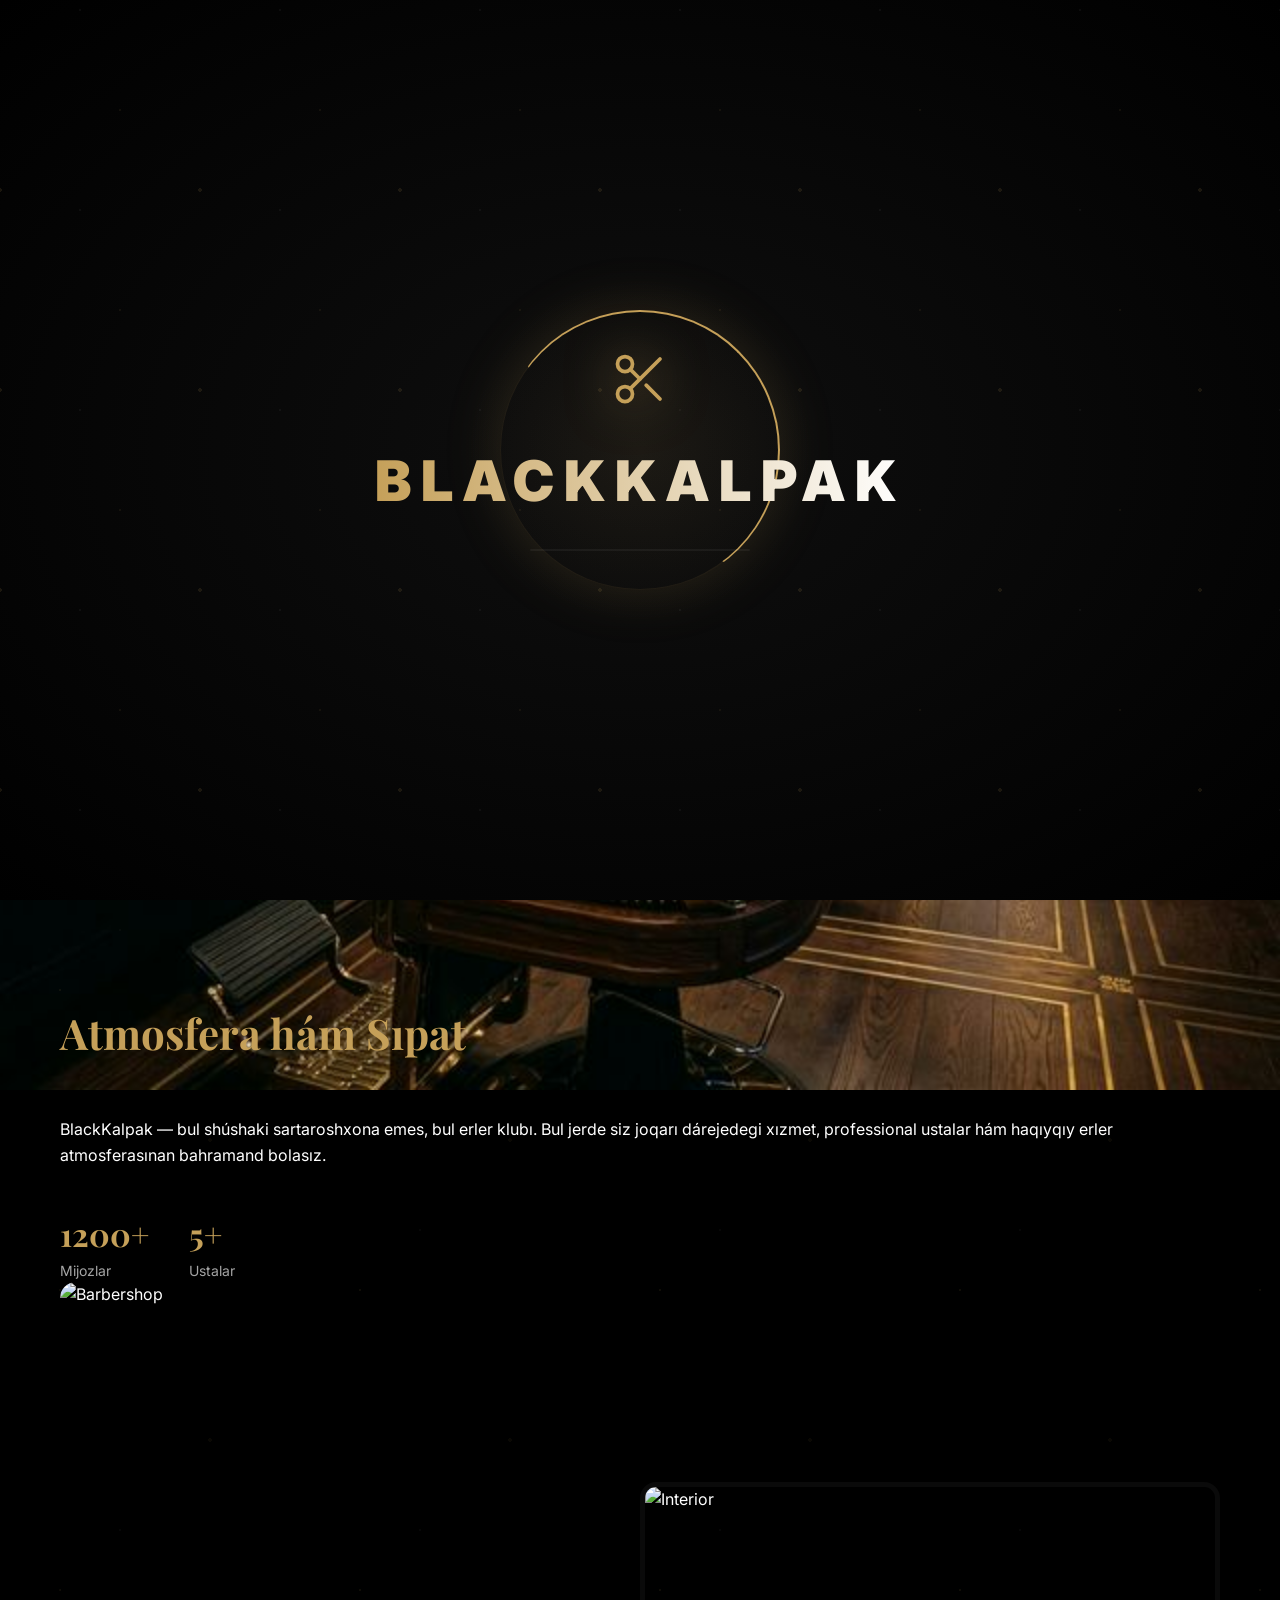
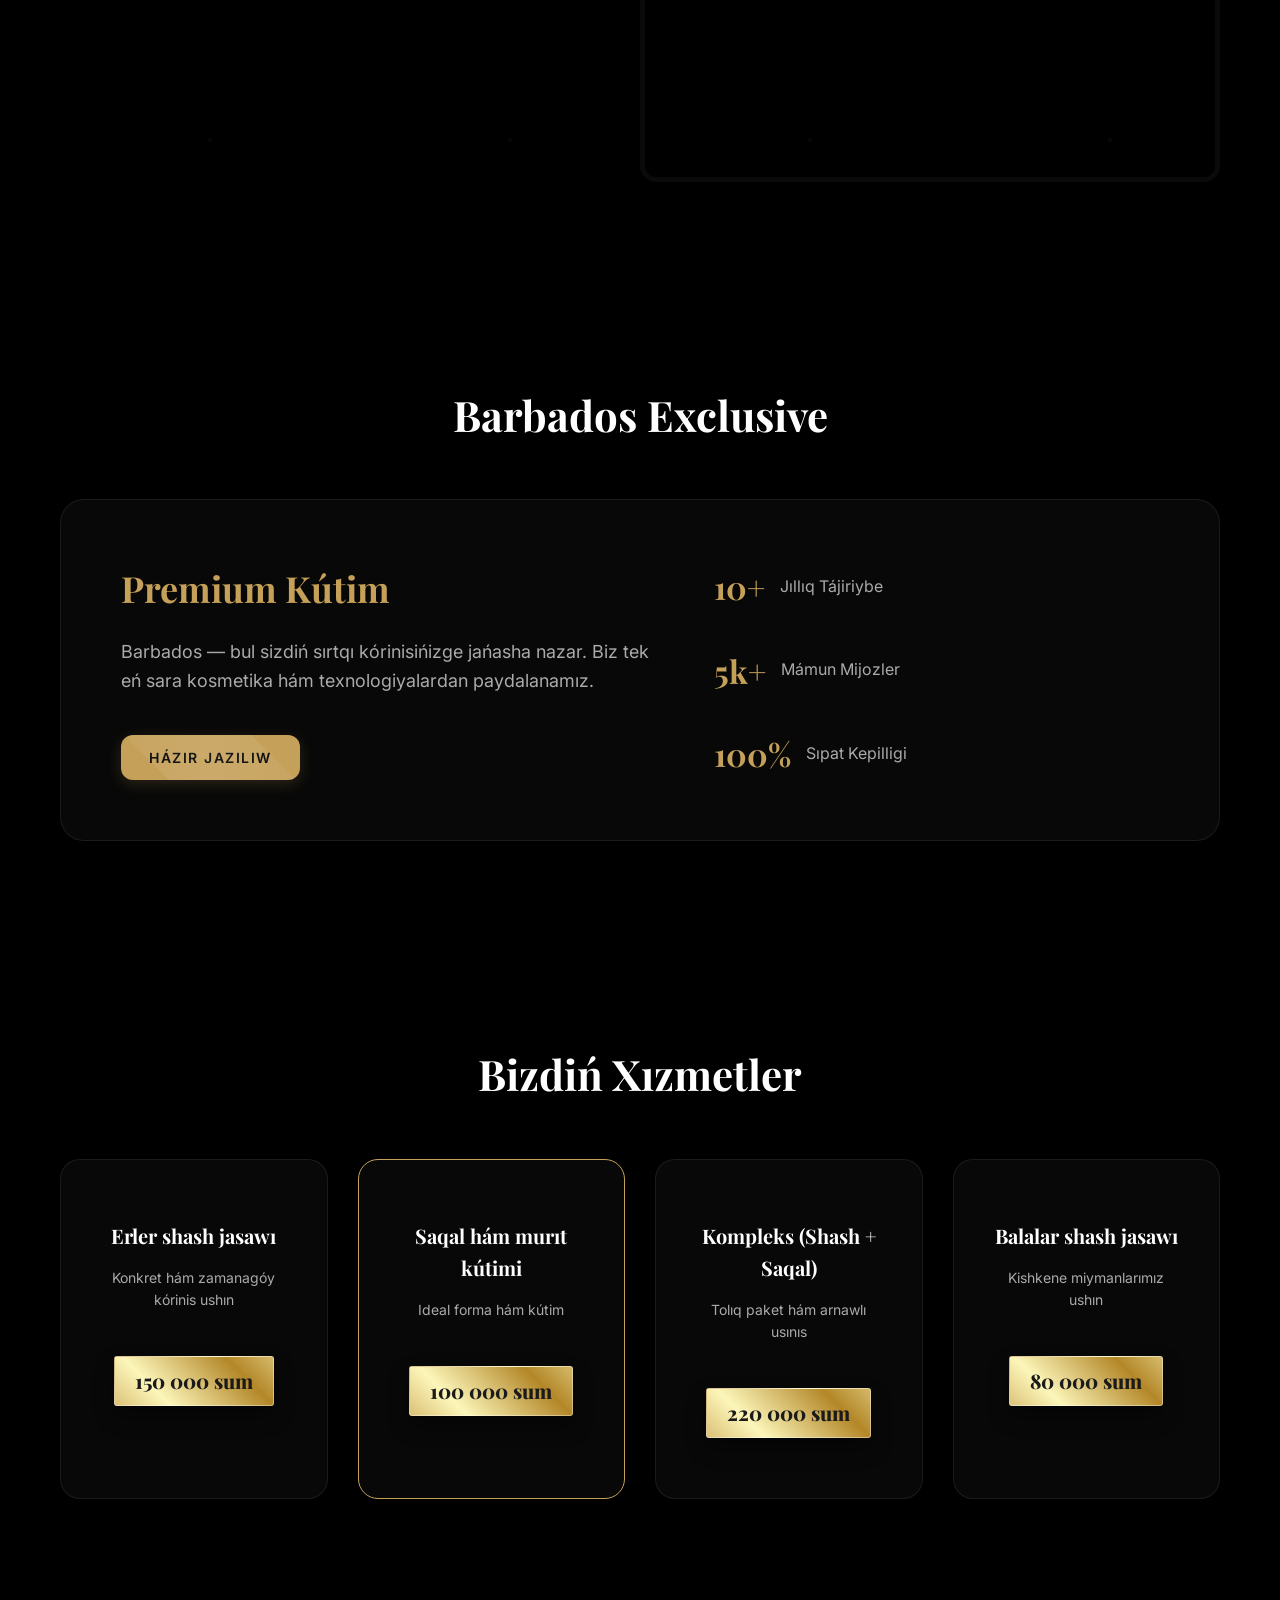
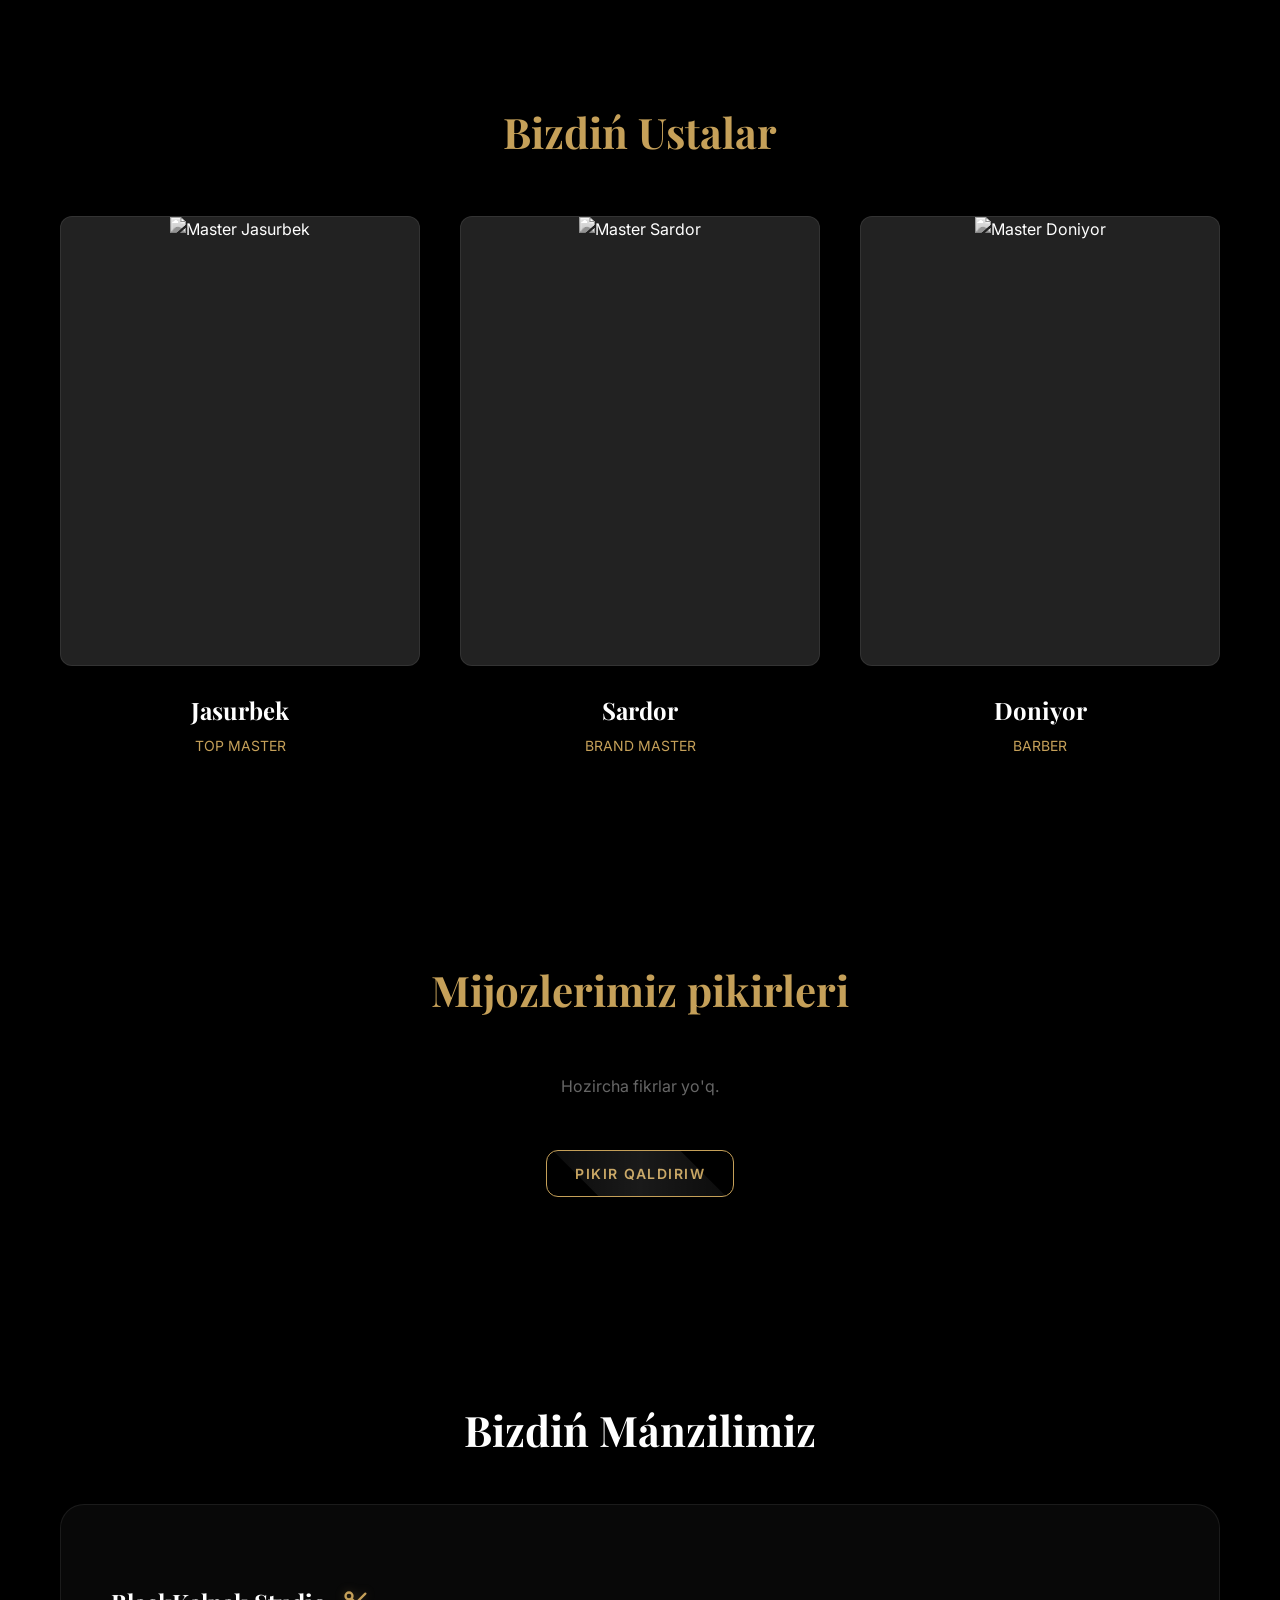
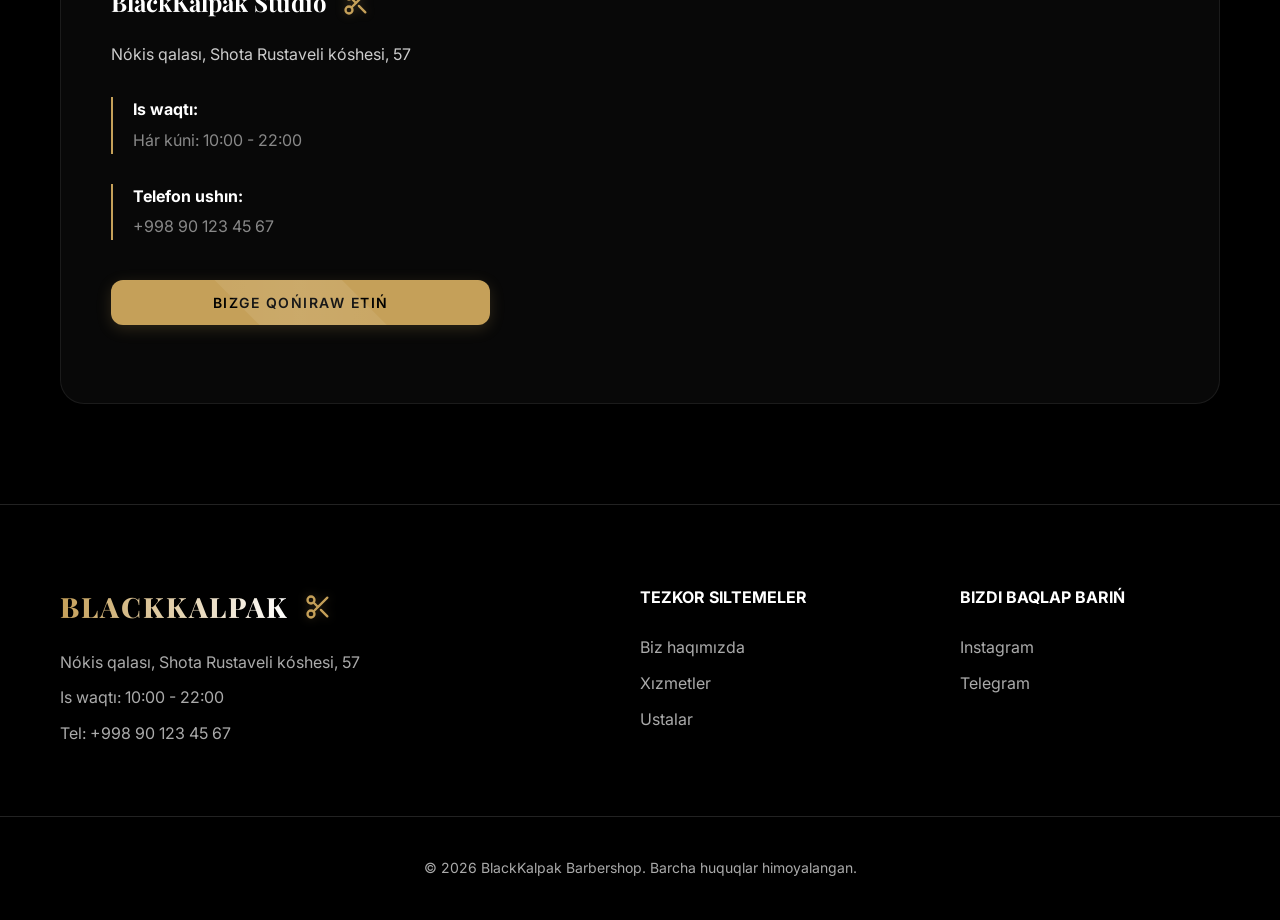
==== index.html @ 0dd0037d "barber" ====
<!DOCTYPE html>
<html lang="qr">
<head>
    <meta charset="UTF-8">
    <meta name="viewport" content="width=device-width, initial-scale=1.0">
    <title>BlackKalpak Barbershop | Premium Erler Sartaroshxanasi</title>
    <meta name="description" content="Nókistegi premium erler sartaroshxanasi. Sıpatlı shash jasaw hám saqal kútimi.">
    <link rel="preconnect" href="https://fonts.googleapis.com">
    <link rel="preconnect" href="https://fonts.gstatic.com" crossorigin>
    <link href="https://fonts.googleapis.com/css2?family=Inter:wght@300;400;600;700&family=Playfair+Display:wght@700&display=swap" rel="stylesheet">
    <link rel="stylesheet" href="style.css">
</head>
<body>
    <div id="preloader" class="preloader">
        <div class="preloader-content">
            <div class="loader-ring"></div>
            <div class="preloader-scissors">
                <svg width="60" height="60" viewBox="0 0 24 24" fill="none" stroke="currentColor" stroke-width="1.5" stroke-linecap="round" stroke-linejoin="round">
                    <circle cx="6" cy="6" r="3"></circle>
                    <circle cx="6" cy="18" r="3"></circle>
                    <line x1="20" y1="4" x2="8.12" y2="15.88"></line>
                    <line x1="14.47" y1="14.48" x2="20" y2="20"></line>
                    <line x1="8.12" y1="8.12" x2="12" y2="12"></line>
                </svg>
            </div>
            <div class="logo">BlackKalpak</div>
            <div class="loader-bar"></div>
        </div>
    </div>
    <header class="navbar" id="navbar">
        <div class="container">
            <div class="logo-container">
                <div class="logo">BlackKalpak</div>
                <svg class="scissors-icon" width="24" height="24" viewBox="0 0 24 24" fill="none" stroke="currentColor" stroke-width="2" stroke-linecap="round" stroke-linejoin="round">
                    <circle cx="6" cy="6" r="3"></circle>
                    <circle cx="6" cy="18" r="3"></circle>
                    <line x1="20" y1="4" x2="8.12" y2="15.88"></line>
                    <line x1="14.47" y1="14.48" x2="20" y2="20"></line>
                    <line x1="8.12" y1="8.12" x2="12" y2="12"></line>
                </svg>
            </div>
            <nav class="nav-links">
                <a href="#about" data-key="nav_about">Biz haqimizda</a>
                <a href="#services" data-key="nav_services">Xizmatlar</a>
                <a href="#masters" data-key="nav_masters">Ustalar</a>
                <a href="#contacts" data-key="nav_contacts">Kontaktlar</a>
            </nav>
            <div class="actions">
                <div id="user-display" style="display: none; align-items: center; gap: 15px;">
                    <a href="profile.html" id="user-name" style="font-size: 14px; font-weight: 600; color: var(--primary); text-decoration: none;"></a>
                    <button id="noti-btn" class="noti-btn">🔔<span id="noti-badge">0</span></button>
                    <button id="logout-btn" class="btn btn-outline" style="padding: 6px 12px; font-size: 11px;">Shıǵıw</button>
                </div>
                <div id="auth-actions">
                    <a href="auth.html" class="btn btn-gold" data-key="hero_btn_login">Kirisiw</a>
                </div>
                <div class="lang-toggle"><span id="lang-qr" class="active">QR</span> | <span id="lang-ru">RU</span></div>
            </div>
            <div class="mobile-menu-btn" id="menu-toggle">
                <span></span>
                <span></span>
                <span></span>
            </div>
        </div>
    </header>

    <section class="hero" id="home">
        <div class="hero-overlay"></div>
        <div class="container hero-content">
            <h1 class="fade-up" data-key="hero_title">BlackKalpak BARBERSHOP</h1>
            <p class="fade-up delay-1" data-key="hero_desc">Nókistegi premium dárejedegi erler sartaroshxanasi. Tek professionallar, tek sıpat.</p>
            <div class="hero-btns fade-up delay-2">
                <a href="#services" class="btn btn-outline" data-key="hero_btn_services">Xızmetler</a>
                <a href="#barbados" class="btn btn-outline" data-key="hero_btn_barbados">Barbados</a>
                <button class="btn btn-gold trigger-booking" data-key="btn_booking">Onlayn jazılıw</button>
            </div>
        </div>
    </section>

    <section class="section about" id="about">
        <div class="container grid">
            <div class="about-text">
                <h2 class="section-title gold" data-key="about_title">Atmosfera va Sifat</h2>
                <div class="bar-accent"></div>
                <p data-key="about_desc">BlackKalpak — bu shunchaki sartaroshxona emas, bu erkaklar klubi. Bu yerda siz yuqori darajadagi xizmat, professional ustalar va haqiqiy erkaklar atmosferasidan bahramand bo'lasiz.</p>
                <div class="about-stats">
                    <div class="stat-item"><span>1200+</span> <p>Mijozlar</p></div>
                    <div class="stat-item"><span>5+</span> <p>Ustalar</p></div>
                </div>
            </div>
            <div class="about-images">
                <div class="img-wrapper main-img fade-up">
                    <img src="https://images.unsplash.com/photo-1585747860715-2ba37e788b70?q=80&w=1000&auto=format&fit=crop" alt="Barbershop">
                </div>
                <div class="img-wrapper sub-img fade-up delay-1">
                    <img src="https://images.unsplash.com/photo-1503951914875-452162b0f3f1?q=80&w=1000&auto=format&fit=crop" alt="Interior">
                </div>
            </div>
        </div>
    </section>

    <section class="section barbados" id="barbados">
        <div class="container">
            <h2 class="section-title center white">Barbados Exclusive</h2>
            <div class="glass-card barbados-content fade-up">
                <div class="barbados-text">
                    <h3>Premium Kútim</h3>
                    <p>Barbados — bul sizdiń sırtqı kórinisińizge jańasha nazar. Biz tek eń sara kosmetika hám texnologiyalardan paydalanamız.</p>
                    <button class="btn btn-gold trigger-booking">Házir jazılıw</button>
                </div>
                <div class="barbados-stat-grid">
                    <div class="b-stat"><span>10+</span> Jıllıq Tájiriybe</div>
                    <div class="b-stat"><span>5k+</span> Mámun Mijozler</div>
                    <div class="b-stat"><span>100%</span> Sıpat Kepilligi</div>
                </div>
            </div>
        </div>
    </section>

    <section class="section services bg-dark" id="services">
        <div class="container">
            <h2 class="section-title center white" data-key="services_title">Bizdiń Xızmetler</h2>
            <div class="services-grid">
                <div class="service-card">
                    <h3 data-key="service_1_name">Erler shash jasawı</h3>
                    <p data-key="service_1_desc">Konkret hám zamanagóy kórinis ushın</p>
                    <span class="price">150 000 sum</span>
                </div>
                <div class="service-card highlighted">
                    <h3 data-key="service_2_name">Saqal hám murıt kútimi</h3>
                    <p data-key="service_2_desc">Ideal forma hám kútim</p>
                    <span class="price">100 000 sum</span>
                </div>
                <div class="service-card">
                    <h3 data-key="service_3_name">Kompleks (Shash + Saqal)</h3>
                    <p data-key="service_3_desc">Tolıq paket hám arnawlı usınıs</p>
                    <span class="price">220 000 sum</span>
                </div>
                <div class="service-card">
                    <h3 data-key="service_4_name">Balalar shash jasawı</h3>
                    <p data-key="service_4_desc">Kishkene miymanlarımız ushın</p>
                    <span class="price">80 000 sum</span>
                </div>
            </div>
        </div>
    </section>

    <section class="section masters" id="masters">
        <div class="container">
            <h2 class="section-title center gold" data-key="masters_title">Bizning Ustalar</h2>
            <div class="masters-grid">
                <div class="master-card fade-up">
                    <div class="master-img">
                        <img src="https://images.unsplash.com/photo-1621605815971-fbc98d665033?q=80&w=1000&auto=format&fit=crop" alt="Master Jasurbek">
                    </div>
                    <h3>Jasurbek</h3>
                    <p>Top Master</p>
                </div>
                <div class="master-card fade-up delay-1">
                    <div class="master-img">
                        <img src="https://images.unsplash.com/photo-1599566150163-29194dcaad36?q=80&w=1000&auto=format&fit=crop" alt="Master Sardor">
                    </div>
                    <h3>Sardor</h3>
                    <p>Brand Master</p>
                </div>
                <div class="master-card fade-up delay-2">
                    <div class="master-img">
                        <img src="https://images.unsplash.com/photo-1507003211169-0a1dd7228f2d?q=80&w=1000&auto=format&fit=crop" alt="Master Doniyor">
                    </div>
                    <h3>Doniyor</h3>
                    <p>Barber</p>
                </div>
            </div>
        </div>
    </section>

    <section class="section reviews" id="reviews">
        <div class="container">
            <h2 class="section-title center gold">Mijozlerimiz pikirleri</h2>
            <div class="reviews-grid" id="reviews-container">
                <!-- Dynamic Reviews -->
            </div>
            <div class="center" style="margin-top: 50px; text-align: center;">
                <button id="add-review-btn" class="btn btn-outline" style="background: transparent;">Pikir qaldırıw</button>
            </div>
        </div>
    </section>

    <section class="section map-section" id="map">
        <div class="container">
            <h2 class="section-title center white" style="text-align: center; margin-bottom: 40px;">Bizdiń Mánzilimiz</h2>
            <div class="map-grid glass-card" style="padding: 20px;">
                <div class="map-info" style="padding: 30px;">
                    <div class="logo-container" style="margin-bottom: 20px;">
                        <h3 class="gold" style="font-size: 24px; margin-bottom: 0;">BlackKalpak Studio</h3>
                        <svg class="scissors-icon" width="20" height="20" viewBox="0 0 24 24" fill="none" stroke="currentColor" stroke-width="2" stroke-linecap="round" stroke-linejoin="round">
                            <circle cx="6" cy="6" r="3"></circle>
                            <circle cx="6" cy="18" r="3"></circle>
                            <line x1="20" y1="4" x2="8.12" y2="15.88"></line>
                            <line x1="14.47" y1="14.48" x2="20" y2="20"></line>
                            <line x1="8.12" y1="8.12" x2="12" y2="12"></line>
                        </svg>
                    </div>
                    <p style="color: #ccc; margin-bottom: 15px;">Nókis qalası, Shota Rustaveli kóshesi, 57</p>
                    <div style="border-left: 2px solid var(--primary); padding-left: 20px; margin: 30px 0;">
                        <p style="margin-bottom: 5px;"><strong>Is waqtı:</strong></p>
                        <p style="color: #888;">Hár kúni: 10:00 - 22:00</p>
                    </div>
                    <div style="border-left: 2px solid var(--primary); padding-left: 20px;">
                        <p style="margin-bottom: 5px;"><strong>Telefon ushın:</strong></p>
                        <p style="color: #888;">+998 90 123 45 67</p>
                    </div>
                    <button class="btn btn-gold trigger-booking" style="margin-top: 40px; width: 100%;">Bizge qońıraw etiń</button>
                </div>
                <div class="map-wrapper" style="border-radius: 12px; overflow: hidden;">
                    <iframe src="https://www.google.com/maps/embed?pb=!1m18!1m12!1m3!1d2998.0564614682054!2d69.2483866!3d41.2858485!2m3!1f0!2f0!3f0!3m2!1i1024!2i768!4f13.1!3m3!1m2!1s0x3eb12502844890a9%3A0x6a2c270d18228189!2zU2hvdGEgUnVzdGF2ZWxpIFN0LCA1NywgVGFzaGtlbnQsIFV6YmVraXN0YW4!5e0!3m2!1sen!2s!4v1711739500000" width="100%" height="450" style="border:0;" allowfullscreen="" loading="lazy"></iframe>
                </div>
            </div>
        </div>
    </section>

    <footer class="footer bg-darker" id="contacts">
        <div class="container footer-grid">
            <div class="footer-info">
                <div class="logo-container" style="margin-bottom: 20px;">
                    <h2 class="logo gold">BlackKalpak</h2>
                    <svg class="scissors-icon" width="24" height="24" viewBox="0 0 24 24" fill="none" stroke="currentColor" stroke-width="2" stroke-linecap="round" stroke-linejoin="round">
                        <circle cx="6" cy="6" r="3"></circle>
                        <circle cx="6" cy="18" r="3"></circle>
                        <line x1="20" y1="4" x2="8.12" y2="15.88"></line>
                        <line x1="14.47" y1="14.48" x2="20" y2="20"></line>
                        <line x1="8.12" y1="8.12" x2="12" y2="12"></line>
                    </svg>
                </div>
                <p data-key="footer_addr">Nókis qalası, Shota Rustaveli kóshesi, 57</p>
                <p data-key="footer_hours">Is waqtı: 10:00 - 22:00</p>
                <p>Tel: +998 90 123 45 67</p>
            </div>
            <div class="footer-links">
                <h4 data-key="footer_links_title">Tezkor havolalar</h4>
                <a href="#about" data-key="nav_about">Biz haqımızda</a>
                <a href="#services" data-key="nav_services">Xızmetler</a>
                <a href="#masters" data-key="nav_masters">Ustalar</a>
            </div>
            <div class="footer-social">
                <h4 data-key="footer_social_title">Bizni kuzating</h4>
                <div class="social-icons">
                    <a href="#">Instagram</a>
                    <a href="#">Telegram</a>
                </div>
            </div>
        </div>
        <div class="footer-bottom">
            <p>&copy; 2026 BlackKalpak Barbershop. Barcha huquqlar himoyalangan.</p>
        </div>
    </footer>

    <!-- Booking Modal -->
    <div id="booking-modal" class="modal">
        <div class="modal-content glass-card">
            <span class="close-modal">&times;</span>
            <h2 class="gold">Jaydı band etiw</h2>
            <form id="booking-form">
                <div class="input-group">
                    <label>Xızmetti saylań</label>
                    <select id="book-service" required>
                        <option value="Soch turmagi">Erler shash jasawı</option>
                        <option value="Soqol parvarishi">Saqal kútimi</option>
                        <option value="Kompleks">Kompleks (Shash + Saqal)</option>
                    </select>
                </div>
                <div class="input-group">
                    <label>Telefon nomerińiz</label>
                    <input type="tel" id="book-phone" placeholder="+998 90 123 45 67" required>
                </div>
                <div class="input-group">
                    <label>Waqıt</label>
                    <input type="datetime-local" id="book-time" required>
                </div>
                <button type="submit" class="btn btn-gold" style="width: 100%;">Tastıyıqlaw</button>
            </form>
        </div>
    </div>

    <!-- Notifications Panel -->
    <div id="noti-panel" class="noti-panel glass-card">
        <h3>Xabarnomalar</h3>
        <div id="noti-list">
            <!-- Notifications go here -->
            <p style="color: #666; font-size: 14px;">Jańa xabarlar joq</p>
        </div>
    </div>

    <script src="script.js"></script>
    <!-- Review Modal -->
    <div id="review-modal" class="modal">
        <div class="modal-content glass-card" style="max-width: 500px;">
            <span class="close-modal">&times;</span>
            <h2 class="gold" style="margin-bottom: 20px;">Pikir qaldırıw</h2>
            <form id="review-form">
                <div class="input-group" style="margin-bottom: 20px;">
                    <label style="display: block; margin-bottom: 10px; color: #888;">Reyting</label>
                    <select id="rev-rating" required style="width: 100%; padding: 12px; background: rgba(255,255,255,0.05); border: 1px solid rgba(255,255,255,0.1); color: #fff; border-radius: 8px;">
                        <option value="5">⭐⭐⭐⭐⭐ (5)</option>
                        <option value="4">⭐⭐⭐⭐ (4)</option>
                        <option value="3">⭐⭐⭐ (3)</option>
                        <option value="2">⭐⭐ (2)</option>
                        <option value="1">⭐ (1)</option>
                    </select>
                </div>
                <div class="input-group" style="margin-bottom: 20px;">
                    <label style="display: block; margin-bottom: 10px; color: #888;">Sizdiń pikirińiz</label>
                    <textarea id="rev-text" placeholder="Xızmet haqqında jazıń..." required style="width: 100%; background: rgba(255,255,255,0.05); border: 1px solid rgba(255,255,255,0.1); padding: 12px; color: #fff; border-radius: 8px; height: 100px; font-family: inherit;"></textarea>
                </div>
                <button type="submit" class="btn btn-gold" style="width: 100%;">Jiberiw</button>
            </form>
        </div>
    </div>
</body>
</html>
---- style.css ----
/* Premium Barbershop Design System */

:root {
    --primary: #c5a059; /* Elegant Gold */
    --primary-light: #d4b880;
    --dark: #0a0a0a;
    --darker: #050505;
    --bg-light: #111111;
    --text-primary: #ffffff;
    --text-muted: #aaaaaa;
    --glass: rgba(255, 255, 255, 0.03);
    --glass-border: rgba(255, 255, 255, 0.08);
    --gold-glow: 0 0 20px rgba(197, 160, 89, 0.2);
    --transition: all 0.5s cubic-bezier(0.4, 0, 0.2, 1);
}

* {
    margin: 0;
    padding: 0;
    box-sizing: border-box;
}

html {
    scroll-behavior: smooth;
}

body {
    background: #000 url('hero.png') no-repeat center center / cover fixed;
    color: var(--text-primary);
    font-family: 'Inter', sans-serif;
    line-height: 1.6;
    overflow-x: hidden;
    position: relative;
}

/* Full-site warm dark overlay */
body::before {
    content: '';
    position: fixed;
    top: 0;
    left: 0;
    width: 100%;
    height: 100%;
    background:
        radial-gradient(circle at 15% 15%, rgba(197, 160, 89, 0.06) 0%, transparent 45%),
        radial-gradient(circle at 85% 85%, rgba(197, 160, 89, 0.06) 0%, transparent 45%),
        linear-gradient(135deg, rgba(10, 6, 0, 0.82) 0%, rgba(5, 3, 0, 0.75) 50%, rgba(0, 0, 0, 0.88) 100%);
    z-index: -2;
    pointer-events: none;
}

/* Floating gold dust particles */
body::after {
    content: '';
    position: fixed;
    top: 0;
    left: 0;
    width: 200%;
    height: 200%;
    background-image:
        radial-gradient(circle at 20% 30%, rgba(197, 160, 89, 0.12) 1.5px, transparent 1.5px),
        radial-gradient(circle at 70% 80%, rgba(197, 160, 89, 0.08) 2px, transparent 2px),
        radial-gradient(circle at 40% 10%, rgba(255, 255, 255, 0.04) 1px, transparent 1px);
    background-size: 300px 300px;
    animation: bgParticleMove 60s linear infinite;
    z-index: -1;
    pointer-events: none;
    opacity: 0.7;
}

@keyframes bgParticleMove {
    from { transform: translate(0, 0); }
    to { transform: translate(-100px, -200px); }
}

h1, h2, h3, h4 {
    font-family: 'Playfair Display', serif;
    font-weight: 700;
}

.container {
    max-width: 1200px;
    margin: 0 auto;
    padding: 0 20px;
}

/* Navbar Style */
.navbar {
    position: fixed;
    top: 0;
    width: 100%;
    z-index: 1000;
    padding: 20px 0;
    transition: var(--transition);
    background: transparent;
}

.navbar.scrolled {
    background: rgba(10, 10, 10, 0.95);
    backdrop-filter: blur(10px);
    padding: 15px 0;
    box-shadow: 0 2px 10px rgba(0,0,0,0.5);
}

.navbar .container {
    display: flex;
    justify-content: space-between;
    align-items: center;
}

.logo-container {
    display: flex;
    align-items: center;
    gap: 15px;
}

.logo {
    font-size: 28px;
    font-weight: 800;
    letter-spacing: 2px;
    color: #fff;
    cursor: pointer;
    background: linear-gradient(90deg, #fff, var(--primary));
    -webkit-background-clip: text;
    background-clip: text;
    -webkit-text-fill-color: transparent;
    text-transform: uppercase;
}

.logo.gold {
    background: linear-gradient(90deg, var(--primary), #fff);
    -webkit-background-clip: text;
    background-clip: text;
    -webkit-text-fill-color: transparent;
}

.scissors-icon {
    width: 28px;
    height: 28px;
    color: var(--primary);
    filter: drop-shadow(0 0 5px rgba(197, 160, 89, 0.3));
    transition: var(--transition);
}

.logo-container:hover .scissors-icon {
    transform: rotate(-15deg) scale(1.1);
    color: #fff;
}

.nav-links {
    display: flex;
    gap: 30px;
}

.nav-links a {
    color: var(--text-primary);
    text-decoration: none;
    font-size: 13px;
    font-weight: 500;
    text-transform: uppercase;
    letter-spacing: 2px;
    transition: var(--transition);
    position: relative;
    opacity: 0;
    transform: translateY(-10px);
    animation: navLinkFade 0.8s ease forwards;
}

.nav-links a::after {
    content: '';
    position: absolute;
    bottom: -5px; left: 0;
    width: 0; height: 1px;
    background: var(--primary);
    transition: width 0.3s ease;
}

.nav-links a:hover {
    color: var(--primary);
}

.nav-links a:hover::after {
    width: 100%;
}

/* Staggered animation for nav links */
.nav-links a:nth-child(1) { animation-delay: 5.5s; }
.nav-links a:nth-child(2) { animation-delay: 5.7s; }
.nav-links a:nth-child(3) { animation-delay: 5.9s; }
.nav-links a:nth-child(4) { animation-delay: 6.1s; }

@keyframes navLinkFade {
    to { opacity: 1; transform: translateY(0); }
}

.admin-link {
    font-size: 11px !important;
    background: rgba(255,255,255,0.05);
    padding: 4px 10px;
    border-radius: 4px;
    margin-left: 10px;
}

.actions {
    display: flex;
    align-items: center;
    gap: 20px;
}

/* Premium Button Animations */
.btn, button[type="submit"], .trigger-booking, .admin-btn {
    display: inline-block;
    padding: 14px 28px;
    font-size: 14px;
    font-weight: 600;
    text-transform: uppercase;
    letter-spacing: 1.5px;
    text-decoration: none;
    cursor: pointer;
    border: none;
    outline: none;
    position: relative;
    overflow: hidden;
    transition: all 0.4s cubic-bezier(0.175, 0.885, 0.32, 1.275) !important;
    transform-origin: center;
    border-radius: 12px !important;
    font-family: 'Inter', sans-serif;
}

.btn:active, button:active {
    transform: scale(0.95);
}

.btn-gold {
    background: var(--primary);
    color: #000;
    box-shadow: 0 4px 15px rgba(197, 160, 89, 0.2);
}

.btn-gold:hover {
    background: var(--primary-light);
    box-shadow: 0 8px 25px rgba(197, 160, 89, 0.4);
    transform: translateY(-3px) scale(1.02);
}

.btn-outline {
    background: transparent;
    border: 1px solid var(--primary) !important;
    color: var(--primary);
}

.btn-outline:hover {
    box-shadow: 0 0 20px rgba(197, 160, 89, 0.15);
    background: rgba(197, 160, 89, 0.1);
    transform: translateY(-2px);
}

/* Shimmer effect for premium buttons */
.btn::after {
    content: '';
    position: absolute;
    top: -50%;
    left: -50%;
    width: 200%;
    height: 200%;
    background: linear-gradient(45deg, transparent, rgba(255,255,255,0.1), transparent);
    transform: rotate(45deg);
    transition: 0.5s;
    pointer-events: none;
}

.btn:hover::after {
    left: 100%;
}

.shake {
    animation: shake 0.5s cubic-bezier(.36,.07,.19,.97) both;
}

@keyframes shake {
    10%, 90% { transform: translate3d(-1px, 0, 0); }
    20%, 80% { transform: translate3d(2px, 0, 0); }
    30%, 50%, 70% { transform: translate3d(-4px, 0, 0); }
    40%, 60% { transform: translate3d(4px, 0, 0); }
}

.lang-toggle {
    font-size: 12px;
    color: var(--text-muted);
    cursor: pointer;
}

/* Hero Section */
.hero {
    height: 100vh;
    display: flex;
    align-items: center;
    position: relative;
    background: transparent;
}

.hero-overlay {
    position: absolute;
    top: 0;
    left: 0;
    width: 100%;
    height: 100%;
    background: transparent;
}

.hero-content {
    position: relative;
    z-index: 1;
    max-width: 800px;
}

.hero h1 {
    font-size: 84px;
    line-height: 1;
    margin-bottom: 25px;
    letter-spacing: -2px;
    font-weight: 900;
    text-transform: uppercase;
    background: linear-gradient(90deg, #fff, var(--primary), #fff);
    background-size: 200% auto;
    -webkit-background-clip: text;
    background-clip: text;
    -webkit-text-fill-color: transparent;
    animation: titleShine 4s linear infinite;
}

@keyframes titleShine {
    to { background-position: 200% center; }
}

.hero p {
    font-size: 20px;
    color: var(--text-muted);
    margin-bottom: 45px;
    line-height: 1.6;
    font-weight: 300;
    letter-spacing: 0.5px;
}

.hero-btns {
    display: flex;
    gap: 15px;
}

/* Section Common */
.section {
    padding: 100px 0;
    background: transparent;
}

.section.bg-dark {
    background: transparent;
}

.bg-darker {
    background: transparent;
}

.section-title {
    font-size: 42px;
    margin-bottom: 50px;
    font-weight: 700;
}

.section-title.center {
    text-align: center;
}

.section-title.gold {
    color: var(--primary);
}

.section-title.white {
    color: #fff;
}

/* About Section Enhanced */
.about-images {
    position: relative;
    height: 500px;
}

.img-wrapper {
    position: absolute;
    border-radius: 16px;
    overflow: hidden;
    box-shadow: 0 20px 40px rgba(0,0,0,0.5);
    transition: var(--transition);
}

.img-wrapper img {
    width: 100%;
    height: 100%;
    object-fit: cover;
    transition: transform 0.6s ease;
}

.img-wrapper:hover img {
    transform: scale(1.1);
}

.main-img {
    width: 70%;
    height: 400px;
    top: 0; left: 0;
    z-index: 1;
}

.sub-img {
    width: 50%;
    height: 300px;
    bottom: 0; right: 0;
    z-index: 2;
    border: 5px solid var(--dark);
}

.about-stats {
    display: flex;
    gap: 40px;
    margin-top: 40px;
}

.stat-item span {
    font-size: 32px;
    font-weight: 700;
    color: var(--primary);
    font-family: 'Playfair Display', serif;
}

.stat-item p {
    font-size: 14px;
    color: var(--text-muted);
}

/* Barbados Section */
.barbados {
    background: transparent;
}

.glass-card {
    background: var(--glass);
    backdrop-filter: blur(20px);
    border: 1px solid var(--glass-border);
    border-radius: 24px;
    padding: 60px;
    display: grid;
    grid-template-columns: 1.2fr 1fr;
    gap: 60px;
    box-shadow: 0 20px 40px rgba(0,0,0,0.4);
}

.barbados-text h3 {
    font-size: 36px;
    margin-bottom: 20px;
    color: var(--primary);
}

.barbados-text p {
    font-size: 18px;
    color: var(--text-muted);
    margin-bottom: 40px;
}

.barbados-stat-grid {
    display: grid;
    grid-template-columns: 1fr;
    gap: 30px;
}

.b-stat {
    font-size: 16px;
    color: var(--text-muted);
    display: flex;
    align-items: center;
    gap: 15px;
}

.b-stat span {
    font-size: 32px;
    font-weight: 700;
    color: var(--primary);
    font-family: 'Playfair Display', serif;
}

@media (max-width: 991px) {
    .glass-card {
        grid-template-columns: 1fr;
        padding: 40px 30px;
    }
}
.services-grid {
    display: grid;
    grid-template-columns: repeat(auto-fit, minmax(250px, 1fr));
    gap: 30px;
}

.service-card {
    background: var(--glass);
    backdrop-filter: blur(10px);
    display: flex;
    flex-direction: column;
    align-items: center;
    padding: 60px 40px;
    border-radius: 20px;
    border: 1px solid var(--glass-border);
    transition: var(--transition);
    text-align: center;
}

.service-card h3 {
    font-size: 20px;
    margin-bottom: 15px;
    color: #fff;
}

.service-card p {
    color: var(--text-muted);
    font-size: 14px;
    margin-bottom: 20px;
}

.price {
    display: inline-block;
    padding: 8px 20px;
    margin-top: 25px;
    font-size: 20px;
    font-weight: 800;
    color: #1a1a1a;
    background: linear-gradient(45deg, #bf953f, #fcf6ba, #b38728, #fbf5b7, #aa771c);
    background-size: 200% 200%;
    animation: goldShine 3s infinite linear;
    border-radius: 3px;
    box-shadow: 0 10px 20px rgba(0,0,0,0.4);
    font-family: 'Playfair Display', serif;
    transition: all 0.4s ease;
    border: 1px solid rgba(255,255,255,0.4);
}

@keyframes goldShine {
    0% { background-position: 0% 50%; }
    50% { background-position: 100% 50%; }
    100% { background-position: 0% 50%; }
}

.service-card:hover .price {
    transform: scale(1.15) translateY(-5px);
    box-shadow: 0 15px 35px rgba(197, 160, 89, 0.6);
    filter: brightness(1.2);
}

.service-card.highlighted {
    border-color: var(--primary);
    transform: scale(1.05);
}

.service-card:hover {
    border-color: var(--primary);
    transform: translateY(-10px);
}

/* Masters Section */
.masters-grid {
    display: grid;
    grid-template-columns: repeat(auto-fit, minmax(300px, 1fr));
    gap: 40px;
}

.master-card {
    text-align: center;
    transition: var(--transition);
}

.master-img {
    width: 100%;
    aspect-ratio: 4/5;
    background: #222;
    border-radius: 12px;
    margin-bottom: 25px;
    overflow: hidden;
    filter: grayscale(100%);
    transition: var(--transition);
    border: 1px solid var(--glass-border);
}

.master-img img {
    width: 100%;
    height: 100%;
    object-fit: cover;
    transition: var(--transition);
}

.master-card:hover .master-img {
    filter: grayscale(0%);
    transform: scale(1.02);
}

.master-card h3 {
    font-size: 24px;
    margin-bottom: 5px;
}

.master-card p {
    color: var(--primary);
    text-transform: uppercase;
    font-size: 14px;
}

/* Footer */
.footer {
    padding: 80px 0 40px;
    border-top: 1px solid #222;
}

.footer-grid {
    display: grid;
    grid-template-columns: 2fr 1fr 1fr;
    gap: 60px;
    margin-bottom: 60px;
}

.footer-info p {
    color: var(--text-muted);
    margin-bottom: 10px;
}

.footer-links h4, .footer-social h4 {
    color: #fff;
    margin-bottom: 25px;
    font-family: 'Inter', sans-serif;
    font-size: 16px;
    text-transform: uppercase;
}

.footer-links a, .footer-social a {
    display: block;
    color: var(--text-muted);
    text-decoration: none;
    margin-bottom: 10px;
    transition: var(--transition);
}

.footer-links a:hover, .footer-social a:hover {
    color: var(--primary);
}

.footer-bottom {
    text-align: center;
    padding-top: 40px;
    border-top: 1px solid #222;
    color: var(--text-muted);
    font-size: 14px;
}

/* Animations */
.fade-up {
    animation: fadeUp 1s ease forwards;
    opacity: 0;
    transform: translateY(30px);
}

.delay-1 { animation-delay: 0.2s; }
.delay-2 { animation-delay: 0.4s; }

@keyframes fadeUp {
    to {
        opacity: 1;
        transform: translateY(0);
    }
}

/* Modal & Notifications */
.modal {
    display: none;
    position: fixed;
    top: 0; left: 0; width: 100%; height: 100%;
    background: rgba(0,0,0,0.8);
    backdrop-filter: blur(5px);
    z-index: 2000;
    align-items: center;
    justify-content: center;
}

.modal-content {
    width: 90%;
    max-width: 500px;
    padding: 40px;
    position: relative;
    grid-template-columns: 1fr;
}

.close-modal {
    position: absolute;
    top: 20px; right: 30px;
    font-size: 30px;
    cursor: pointer;
    color: #fff;
}

.modal .input-group { margin-bottom: 20px; }
.modal label { display: block; margin-bottom: 8px; font-size: 12px; color: #888; text-transform: uppercase; }
.modal select, .modal input {
    width: 100%;
    background: rgba(255,255,255,0.05);
    border: 1px solid rgba(255,255,255,0.1);
    padding: 12px;
    color: #fff;
    border-radius: 8px;
}

.noti-panel {
    position: fixed;
    top: 80px; right: 20px;
    width: 320px;
    max-height: 400px;
    overflow-y: auto;
    z-index: 1500;
    display: none;
    padding: 25px;
    grid-template-columns: 1fr;
}

.noti-panel.active { display: block; }
.noti-panel h3 { font-size: 18px; margin-bottom: 20px; color: var(--primary); }

.noti-btn {
    background: none;
    border: none;
    color: #fff;
    font-size: 20px;
    cursor: pointer;
    position: relative;
}

#noti-badge {
    position: absolute;
    top: -5px; right: -5px;
    background: red;
    color: #fff;
    border-radius: 50%;
    font-size: 10px;
    padding: 2px 5px;
}

.noti-item {
    background: rgba(255,255,255,0.02);
    border: 1px solid var(--glass-border);
    border-radius: 8px;
    padding: 12px;
    margin-bottom: 10px;
    font-size: 13px;
}
/* Reviews & Map */
.reviews-grid {
    display: grid;
    grid-template-columns: repeat(auto-fit, minmax(300px, 1fr));
    gap: 30px;
}

.review-card {
    background: var(--glass);
    border: 1px solid var(--glass-border);
    padding: 30px;
    border-radius: 20px;
    transition: var(--transition);
}

.review-card:hover {
    transform: translateY(-10px);
    border-color: var(--primary);
}

.rev-header {
    display: flex;
    justify-content: space-between;
    margin-bottom: 15px;
}

.rev-name { font-weight: 600; color: var(--primary); }
.rev-rating { color: #ffca28; }

.map-grid {
    display: grid;
    grid-template-columns: 1fr 1.5fr;
    gap: 20px;
    align-items: center;
}

@media (max-width: 991px) {
    .map-grid {
        grid-template-columns: 1fr;
    }
}

.noti-item.new { border-color: var(--primary); }

.gallery-item img {
    width: 100%;
    border-radius: 12px;
    mask-image: linear-gradient(to bottom, black 80%, transparent 100%);
}

/* Preloader Styles - Ultra Premium */
.preloader {
    position: fixed;
    top: 0; left: 0; width: 100%; height: 100%;
    background: radial-gradient(ellipse at center, #0f0f0f 0%, #000 100%);
    z-index: 10000;
    display: flex;
    align-items: center;
    justify-content: center;
    overflow: hidden;
    transition: all 1.5s cubic-bezier(0.7, 0, 0.3, 1);
}

/* Preloader background sparkles */
.preloader::before {
    content: '';
    position: absolute;
    width: 200%;
    height: 200%;
    background-image:
        radial-gradient(circle at 20% 20%, rgba(197, 160, 89, 0.12) 2px, transparent 2px),
        radial-gradient(circle at 80% 80%, rgba(197, 160, 89, 0.08) 1.5px, transparent 1.5px),
        radial-gradient(circle at 60% 30%, rgba(255,255,255,0.04) 1px, transparent 1px);
    background-size: 200px 200px;
    animation: bgParticleMove 20s linear infinite;
    pointer-events: none;
}

/* Gold ring glow */
.preloader::after {
    content: '';
    position: absolute;
    width: 350px; height: 350px;
    border-radius: 50%;
    background: radial-gradient(circle, rgba(197,160,89,0.08) 0%, transparent 70%);
    animation: pulseGlow 2s ease-in-out infinite;
    pointer-events: none;
}

@keyframes pulseGlow {
    0%, 100% { transform: scale(0.9); opacity: 0.5; }
    50% { transform: scale(1.1); opacity: 1; }
}

.preloader.hidden {
    opacity: 0;
    visibility: hidden;
    transform: scale(1.08);
}

.preloader-content {
    position: relative;
    z-index: 10;
    display: flex;
    flex-direction: column;
    align-items: center;
    gap: 0;
}

.preloader-scissors {
    color: var(--primary);
    filter: drop-shadow(0 0 25px rgba(197, 160, 89, 0.7));
    animation: clipMotion 1.8s infinite alternate ease-in-out;
    margin-bottom: 20px;
}

.loader-ring {
    position: absolute;
    top: 50%; left: 50%;
    transform: translate(-50%, -50%);
    width: 280px; height: 280px;
    border: 1px solid rgba(197, 160, 89, 0.1);
    border-top: 2px solid var(--primary);
    border-right: 2px solid var(--primary);
    border-radius: 50%;
    animation: rotateRing 1.8s linear infinite;
    box-shadow: 0 0 60px rgba(197, 160, 89, 0.15);
}

.preloader .logo {
    font-size: 56px;
    letter-spacing: 10px;
    font-weight: 900;
    text-transform: uppercase;
    position: relative;
    z-index: 1;
    background: linear-gradient(90deg, #c5a059, #fff, #c5a059);
    background-size: 200% auto;
    -webkit-background-clip: text;
    background-clip: text;
    -webkit-text-fill-color: transparent;
    animation: titleShine 2.5s linear infinite;
    margin-bottom: 8px;
}

.loader-bar {
    width: 220px;
    height: 2px;
    background: rgba(255,255,255,0.05);
    margin-top: 15px;
    position: relative;
    overflow: hidden;
    border-radius: 2px;
}

.loader-bar::after {
    content: '';
    position: absolute;
    top: 0; left: -100%;
    width: 100%; height: 100%;
    background: linear-gradient(90deg, transparent, var(--primary), #fff, var(--primary), transparent);
    animation: loadingProgress 2s infinite ease-in-out;
}

@keyframes rotateRing {
    to { transform: translate(-50%, -50%) rotate(360deg); }
}

@keyframes logoGlow {
    0%, 100% { filter: drop-shadow(0 0 10px rgba(197, 160, 89, 0.2)); transform: scale(1); }
    50% { filter: drop-shadow(0 0 30px rgba(197, 160, 89, 0.5)); transform: scale(1.02); }
}

@keyframes clipMotion {
    0% { transform: scale(1) rotate(-15deg); opacity: 0.7; filter: drop-shadow(0 0 15px rgba(197,160,89,0.5)); }
    100% { transform: scale(1.25) rotate(15deg); filter: drop-shadow(0 0 40px rgba(197,160,89,0.9)); opacity: 1; }
}

@keyframes loadingProgress {
    0% { left: -100%; }
    100% { left: 100%; }
}
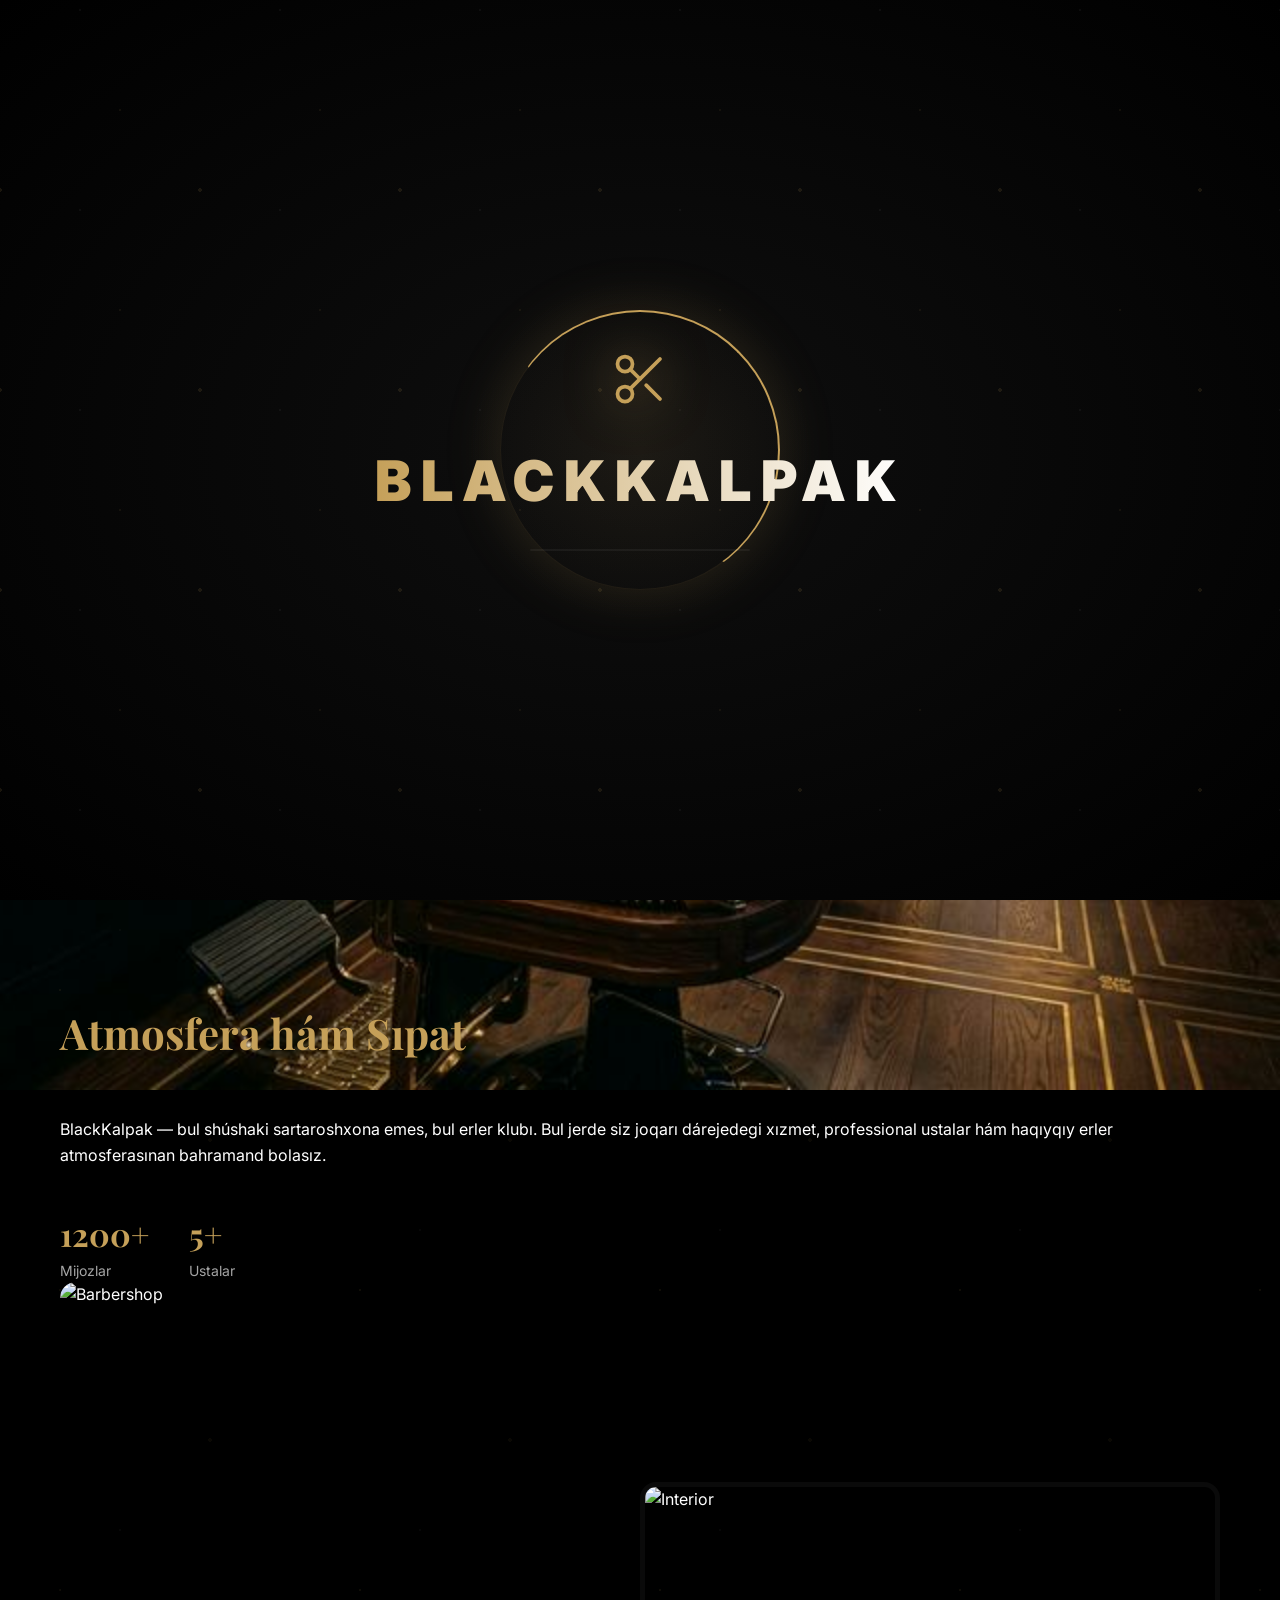
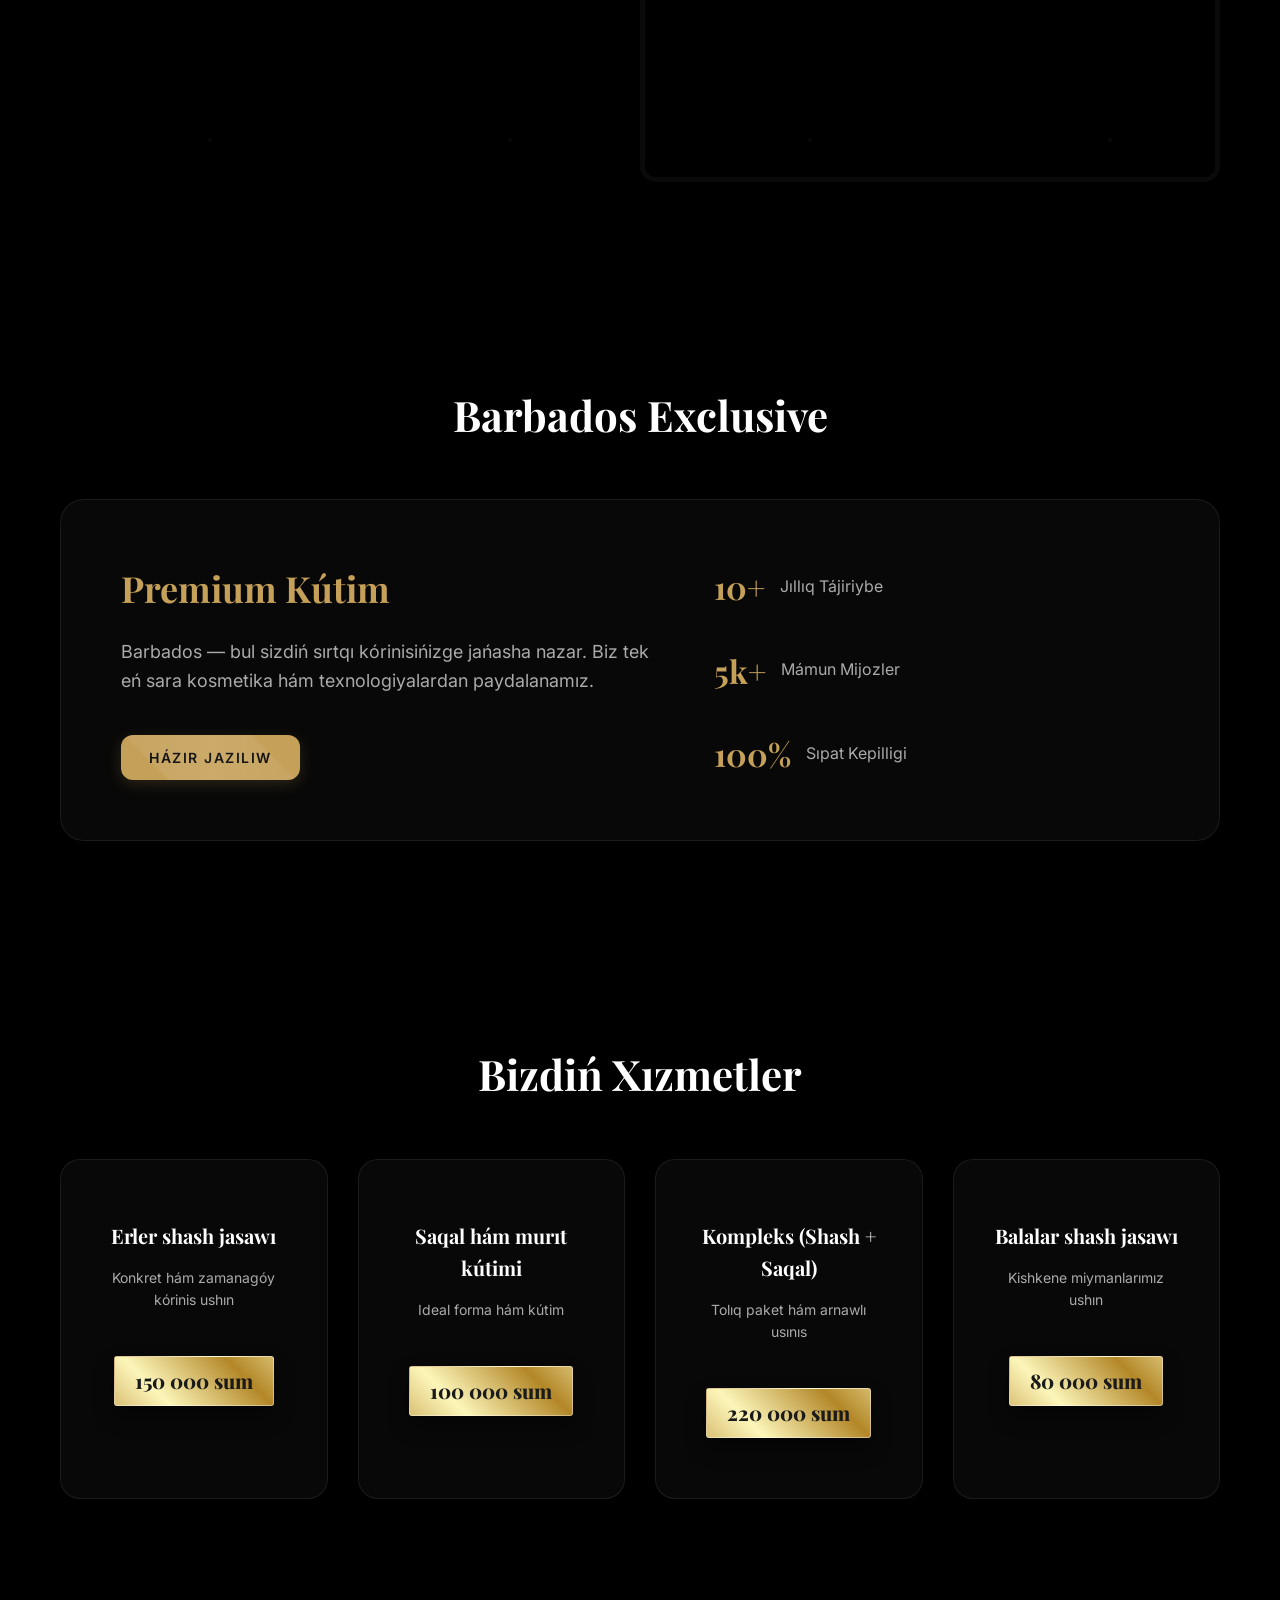
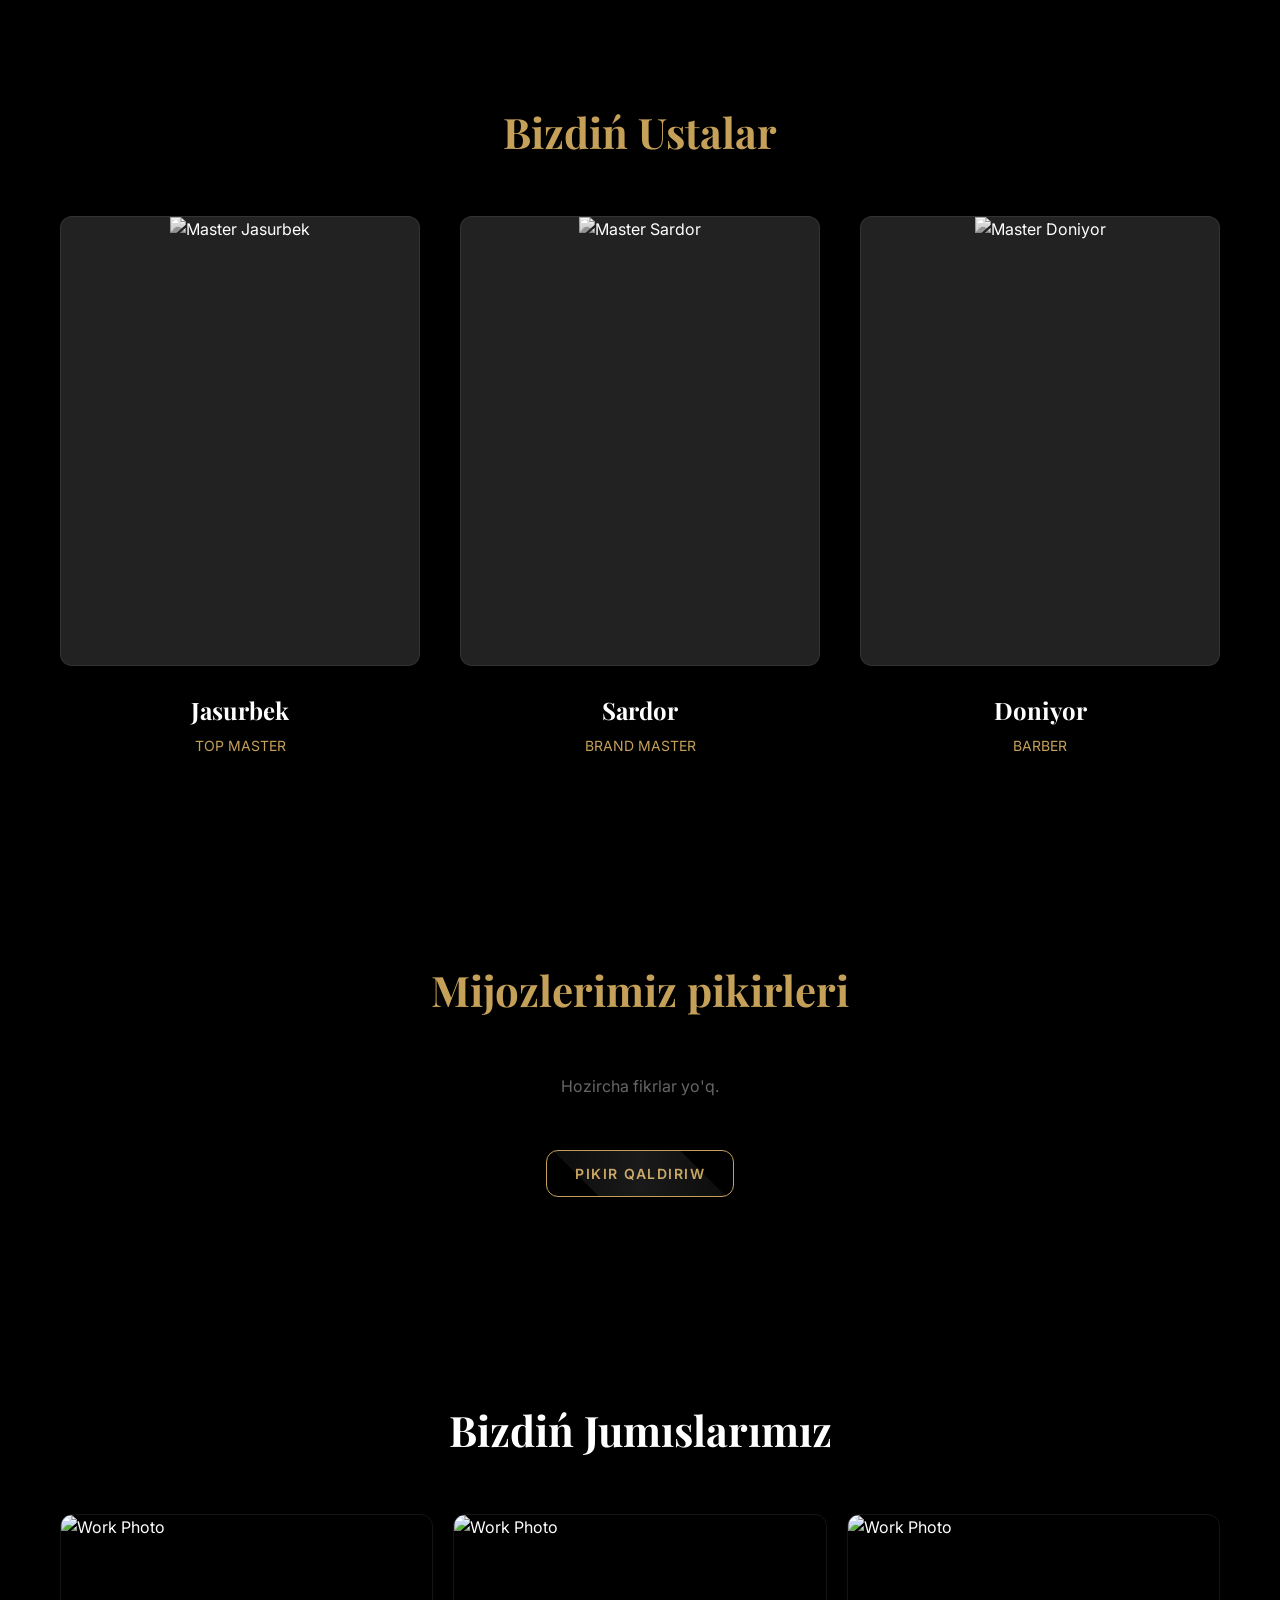
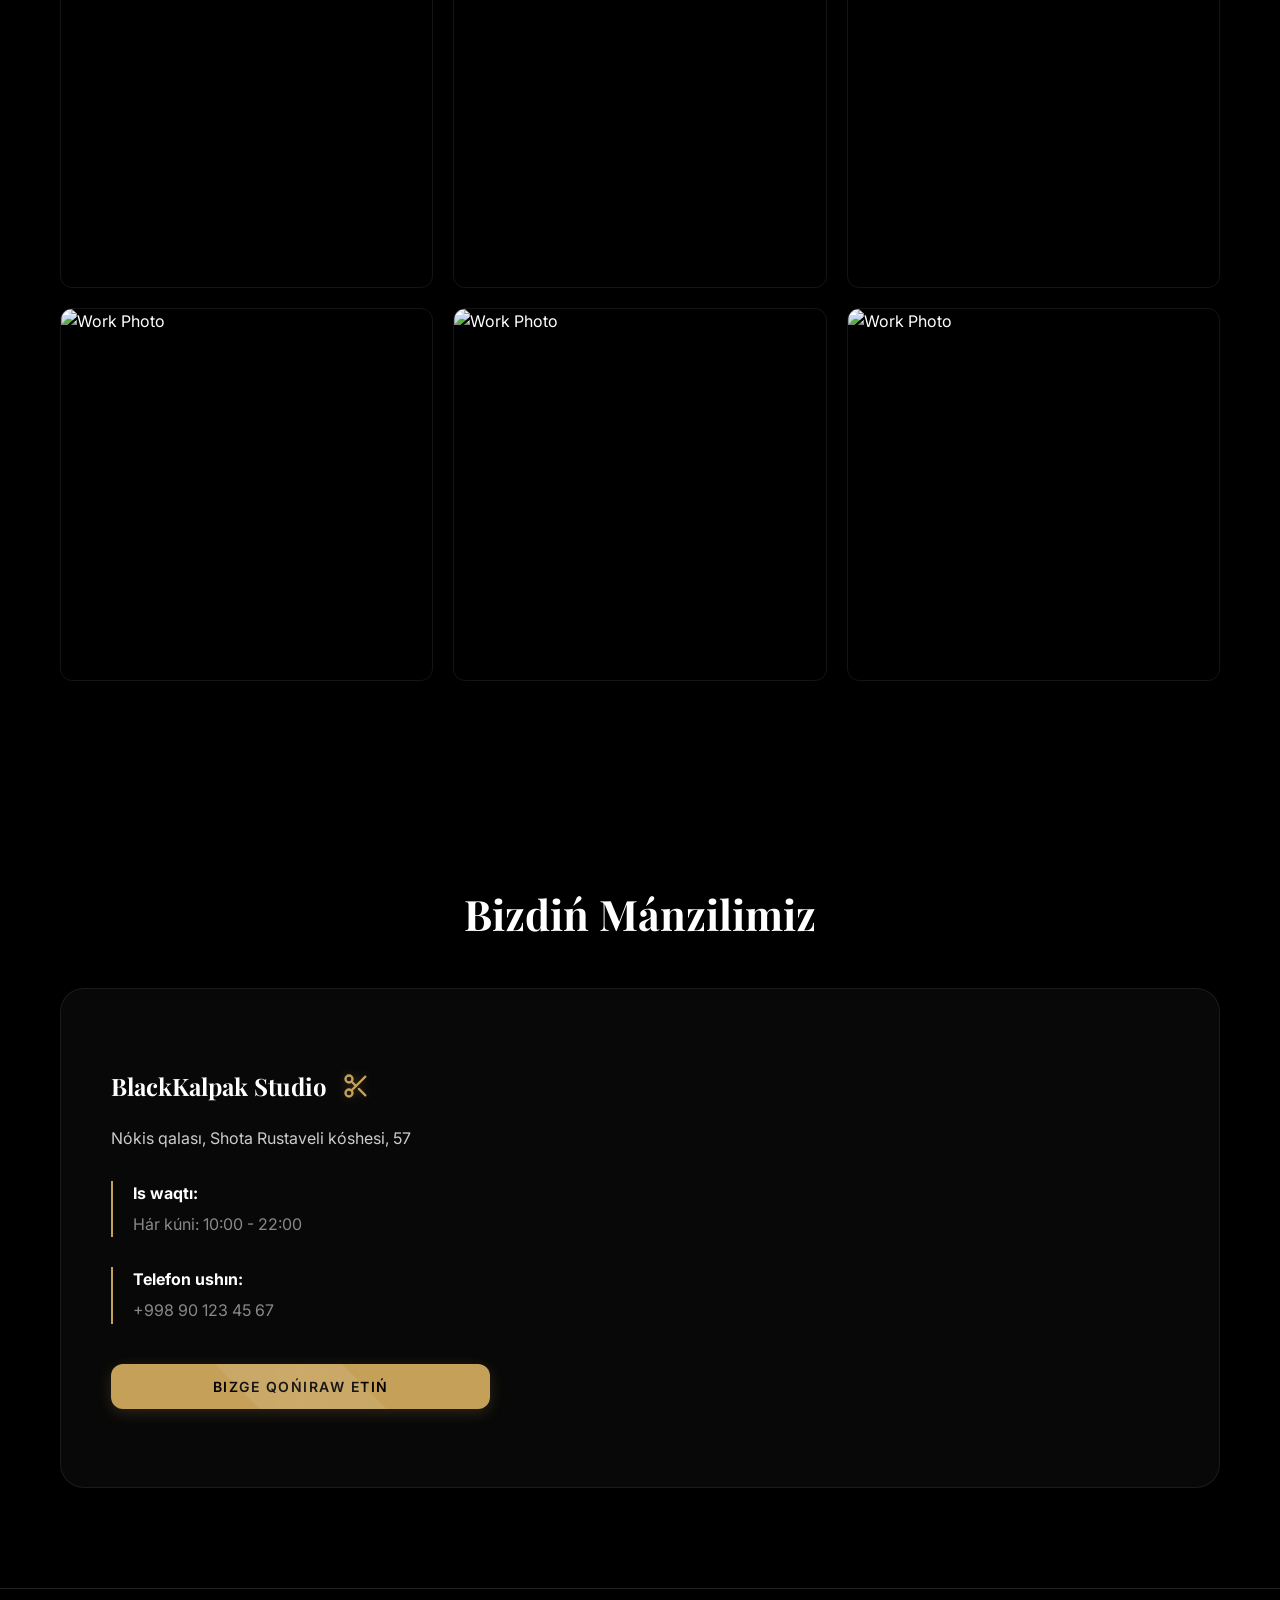
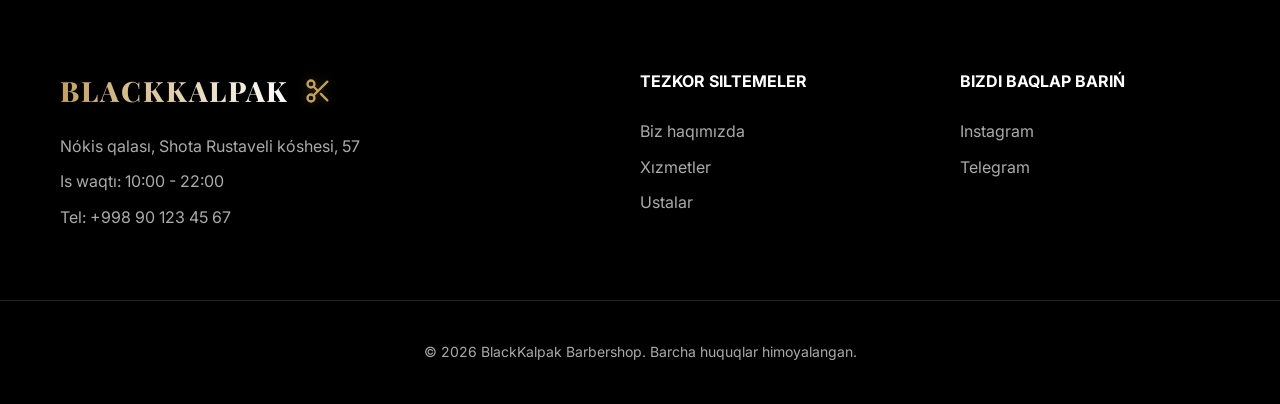
==== commit 99371374: "barber" ====
--- a/index.html
+++ b/index.html
@@ -47,7 +47,8 @@
             </nav>
             <div class="actions">
                 <div id="user-display" style="display: none; align-items: center; gap: 15px;">
-                    <a href="profile.html" id="user-name" style="font-size: 14px; font-weight: 600; color: var(--primary); text-decoration: none;"></a>
+                    <a href="admin.html" id="admin-nav-link" class="btn btn-gold" style="padding: 6px 12px; font-size: 11px; display: none;">Admin</a>
+                    <a href="profile.html" id="user-name" class="user-profile-link"></a>
                     <button id="noti-btn" class="noti-btn">🔔<span id="noti-badge">0</span></button>
                     <button id="logout-btn" class="btn btn-outline" style="padding: 6px 12px; font-size: 11px;">Shıǵıw</button>
                 </div>
@@ -120,27 +121,8 @@
     <section class="section services bg-dark" id="services">
         <div class="container">
             <h2 class="section-title center white" data-key="services_title">Bizdiń Xızmetler</h2>
-            <div class="services-grid">
-                <div class="service-card">
-                    <h3 data-key="service_1_name">Erler shash jasawı</h3>
-                    <p data-key="service_1_desc">Konkret hám zamanagóy kórinis ushın</p>
-                    <span class="price">150 000 sum</span>
-                </div>
-                <div class="service-card highlighted">
-                    <h3 data-key="service_2_name">Saqal hám murıt kútimi</h3>
-                    <p data-key="service_2_desc">Ideal forma hám kútim</p>
-                    <span class="price">100 000 sum</span>
-                </div>
-                <div class="service-card">
-                    <h3 data-key="service_3_name">Kompleks (Shash + Saqal)</h3>
-                    <p data-key="service_3_desc">Tolıq paket hám arnawlı usınıs</p>
-                    <span class="price">220 000 sum</span>
-                </div>
-                <div class="service-card">
-                    <h3 data-key="service_4_name">Balalar shash jasawı</h3>
-                    <p data-key="service_4_desc">Kishkene miymanlarımız ushın</p>
-                    <span class="price">80 000 sum</span>
-                </div>
+            <div class="services-grid" id="dynamic-services">
+                <!-- Services will be dynamically loaded here by script.js -->
             </div>
         </div>
     </section>
@@ -148,28 +130,8 @@
     <section class="section masters" id="masters">
         <div class="container">
             <h2 class="section-title center gold" data-key="masters_title">Bizning Ustalar</h2>
-            <div class="masters-grid">
-                <div class="master-card fade-up">
-                    <div class="master-img">
-                        <img src="https://images.unsplash.com/photo-1621605815971-fbc98d665033?q=80&w=1000&auto=format&fit=crop" alt="Master Jasurbek">
-                    </div>
-                    <h3>Jasurbek</h3>
-                    <p>Top Master</p>
-                </div>
-                <div class="master-card fade-up delay-1">
-                    <div class="master-img">
-                        <img src="https://images.unsplash.com/photo-1599566150163-29194dcaad36?q=80&w=1000&auto=format&fit=crop" alt="Master Sardor">
-                    </div>
-                    <h3>Sardor</h3>
-                    <p>Brand Master</p>
-                </div>
-                <div class="master-card fade-up delay-2">
-                    <div class="master-img">
-                        <img src="https://images.unsplash.com/photo-1507003211169-0a1dd7228f2d?q=80&w=1000&auto=format&fit=crop" alt="Master Doniyor">
-                    </div>
-                    <h3>Doniyor</h3>
-                    <p>Barber</p>
-                </div>
+            <div class="masters-grid" id="dynamic-masters">
+                <!-- Masters will be dynamically loaded here by script.js -->
             </div>
         </div>
     </section>
@@ -182,6 +144,15 @@
             </div>
             <div class="center" style="margin-top: 50px; text-align: center;">
                 <button id="add-review-btn" class="btn btn-outline" style="background: transparent;">Pikir qaldırıw</button>
+            </div>
+        </div>
+    </section>
+
+    <section class="section gallery" id="gallery">
+        <div class="container">
+            <h2 class="section-title center white" style="text-align: center; margin-bottom: 50px;">Bizdiń Jumıslarımız</h2>
+            <div class="gallery-grid" id="dynamic-gallery">
+                <!-- Gallery items will be dynamically loaded here -->
             </div>
         </div>
     </section>
@@ -264,9 +235,13 @@
                 <div class="input-group">
                     <label>Xızmetti saylań</label>
                     <select id="book-service" required>
-                        <option value="Soch turmagi">Erler shash jasawı</option>
-                        <option value="Soqol parvarishi">Saqal kútimi</option>
-                        <option value="Kompleks">Kompleks (Shash + Saqal)</option>
+                        <!-- Loaded dynamically -->
+                    </select>
+                </div>
+                <div class="input-group">
+                    <label>Ustanı saylań</label>
+                    <select id="book-master" required>
+                        <!-- Loaded dynamically -->
                     </select>
                 </div>
                 <div class="input-group">
--- a/style.css
+++ b/style.css
@@ -193,6 +193,30 @@
     to { opacity: 1; transform: translateY(0); }
 }
 
+.user-profile-link {
+    font-size: 13px !important;
+    font-weight: 700;
+    text-transform: uppercase;
+    color: var(--primary) !important;
+    text-decoration: none;
+    padding: 8px 16px;
+    border: 1px solid rgba(197, 160, 89, 0.3);
+    border-radius: 20px;
+    background: rgba(197, 160, 89, 0.05);
+    transition: all 0.3s ease;
+    display: inline-flex;
+    align-items: center;
+    gap: 8px;
+    letter-spacing: 1px;
+}
+
+.user-profile-link:hover {
+    background: var(--primary);
+    color: #000 !important;
+    box-shadow: 0 0 15px rgba(197, 160, 89, 0.5);
+    transform: translateY(-2px);
+}
+
 .admin-link {
     font-size: 11px !important;
     background: rgba(255,255,255,0.05);
@@ -798,10 +822,29 @@
 
 .noti-item.new { border-color: var(--primary); }
 
+.gallery-grid {
+    display: grid;
+    grid-template-columns: repeat(auto-fill, minmax(280px, 1fr));
+    gap: 20px;
+}
+
+.gallery-item {
+    border-radius: 12px;
+    overflow: hidden;
+    position: relative;
+    aspect-ratio: 1 / 1;
+    border: 1px solid var(--glass-border);
+}
+
 .gallery-item img {
     width: 100%;
-    border-radius: 12px;
-    mask-image: linear-gradient(to bottom, black 80%, transparent 100%);
+    height: 100%;
+    object-fit: cover;
+    transition: transform 0.5s ease;
+}
+
+.gallery-item:hover img {
+    transform: scale(1.1);
 }
 
 /* Preloader Styles - Ultra Premium */
